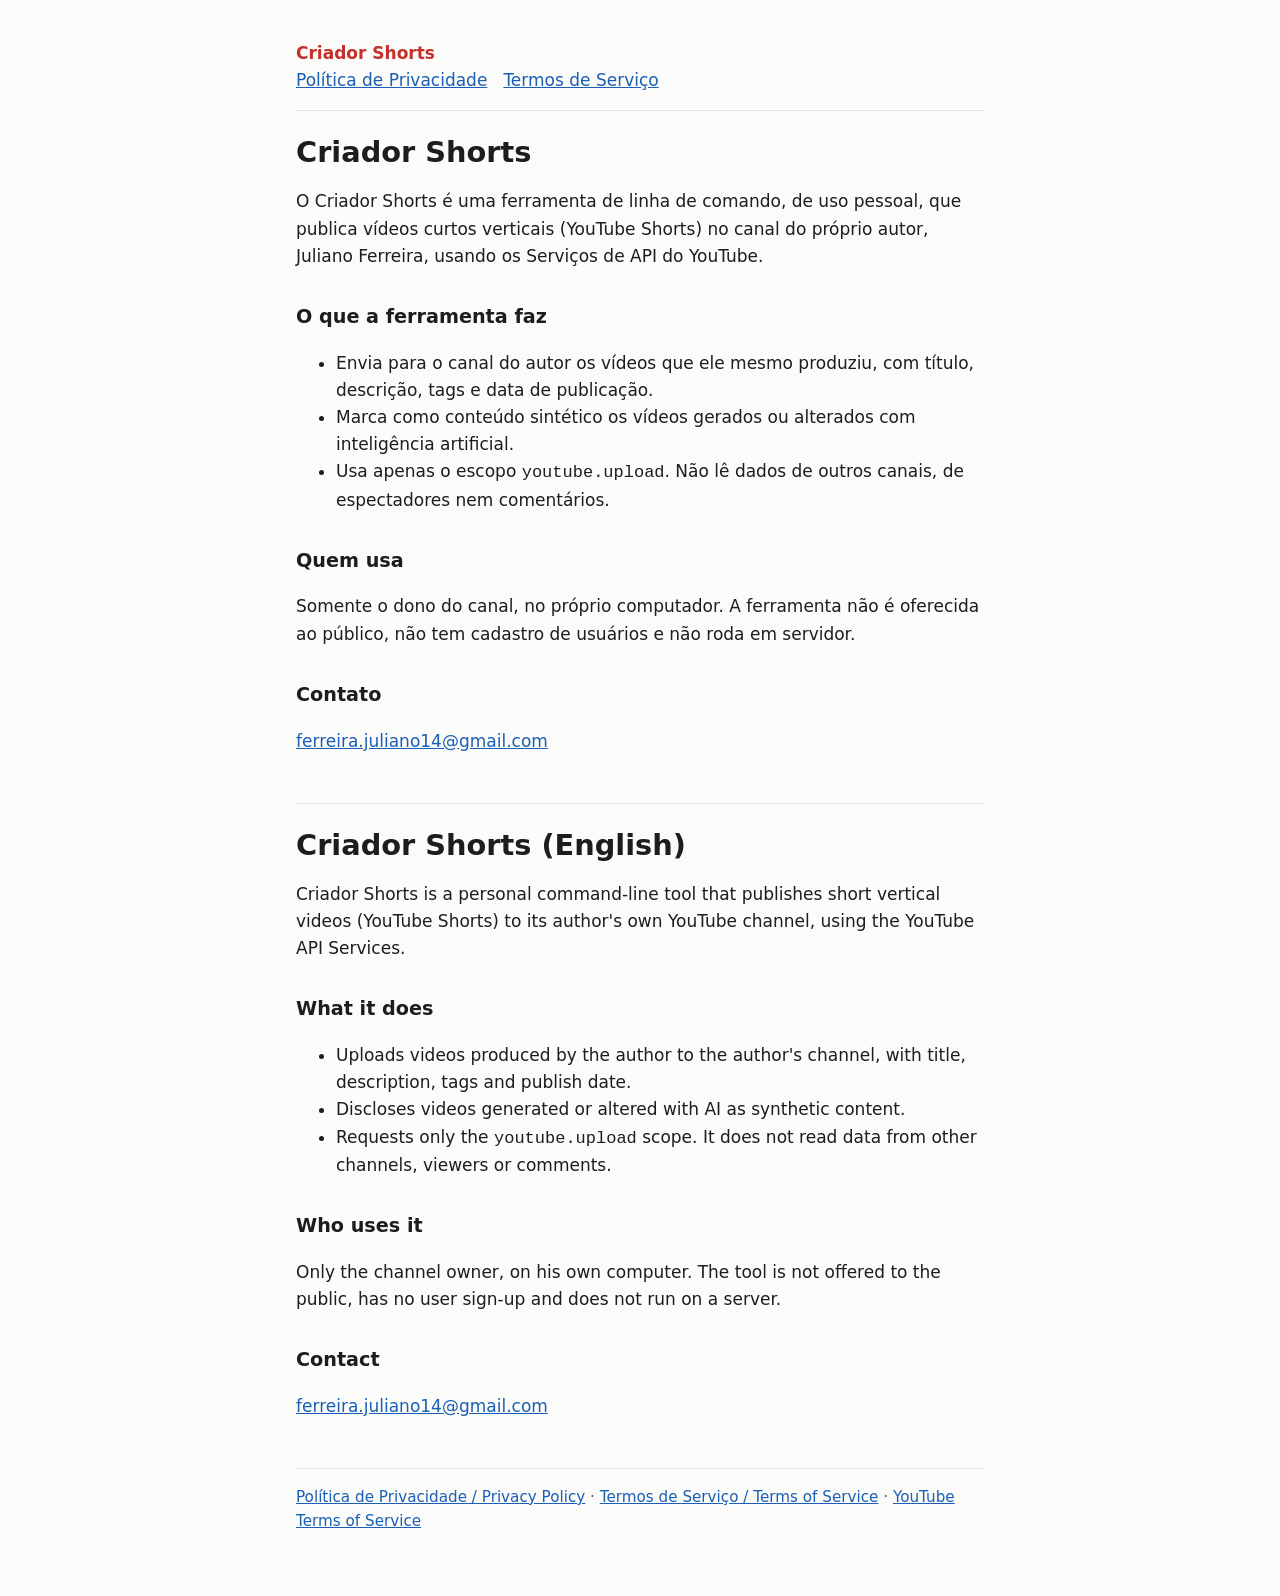
==== criador-shorts/index.html @ 9f5f681b "feat: paginas do Criador Shorts (inicio, privacidade, termos)" ====
<!doctype html>
<html lang="pt-BR">
<head>
<meta charset="utf-8">
<meta name="viewport" content="width=device-width, initial-scale=1">
<title>Criador Shorts</title>
<meta name="description" content="Ferramenta pessoal que publica vídeos curtos no próprio canal do YouTube pela YouTube Data API.">
<link rel="stylesheet" href="estilo.css">
</head>
<body>
<main>
<header>
  <a class="marca" href="./">Criador Shorts</a>
  <nav><a href="privacidade.html">Política de Privacidade</a><a href="termos.html">Termos de Serviço</a></nav>
</header>

<h1>Criador Shorts</h1>
<p>O Criador Shorts é uma ferramenta de linha de comando, de uso pessoal, que publica vídeos curtos verticais (YouTube Shorts) no canal do próprio autor, Juliano Ferreira, usando os Serviços de API do YouTube.</p>

<h2>O que a ferramenta faz</h2>
<ul>
  <li>Envia para o canal do autor os vídeos que ele mesmo produziu, com título, descrição, tags e data de publicação.</li>
  <li>Marca como conteúdo sintético os vídeos gerados ou alterados com inteligência artificial.</li>
  <li>Usa apenas o escopo <code>youtube.upload</code>. Não lê dados de outros canais, de espectadores nem comentários.</li>
</ul>

<h2>Quem usa</h2>
<p>Somente o dono do canal, no próprio computador. A ferramenta não é oferecida ao público, não tem cadastro de usuários e não roda em servidor.</p>

<h2>Contato</h2>
<p><a href="mailto:ferreira.juliano14@gmail.com">ferreira.juliano14@gmail.com</a></p>

<hr>

<section lang="en">
<h1>Criador Shorts (English)</h1>
<p>Criador Shorts is a personal command-line tool that publishes short vertical videos (YouTube Shorts) to its author's own YouTube channel, using the YouTube API Services.</p>
<h2>What it does</h2>
<ul>
  <li>Uploads videos produced by the author to the author's channel, with title, description, tags and publish date.</li>
  <li>Discloses videos generated or altered with AI as synthetic content.</li>
  <li>Requests only the <code>youtube.upload</code> scope. It does not read data from other channels, viewers or comments.</li>
</ul>
<h2>Who uses it</h2>
<p>Only the channel owner, on his own computer. The tool is not offered to the public, has no user sign-up and does not run on a server.</p>
<h2>Contact</h2>
<p><a href="mailto:ferreira.juliano14@gmail.com">ferreira.juliano14@gmail.com</a></p>
</section>

<footer class="suave">
  <a href="privacidade.html">Política de Privacidade / Privacy Policy</a> ·
  <a href="termos.html">Termos de Serviço / Terms of Service</a> ·
  <a href="https://www.youtube.com/t/terms">YouTube Terms of Service</a>
</footer>
</main>
</body>
</html>
---- criador-shorts/estilo.css ----
:root {
  --fundo: #fbfbfa;
  --texto: #1d1d1f;
  --suave: #5b5b60;
  --linha: #e3e3e0;
  --destaque: #c4302b;
  --link: #1a5fb4;
}
@media (prefers-color-scheme: dark) {
  :root {
    --fundo: #161618;
    --texto: #ececee;
    --suave: #a3a3a8;
    --linha: #2e2e32;
    --destaque: #ff5a52;
    --link: #78aeff;
  }
}
* { box-sizing: border-box; }
body {
  margin: 0;
  background: var(--fundo);
  color: var(--texto);
  font: 17px/1.6 system-ui, -apple-system, "Segoe UI", Roboto, sans-serif;
}
main { max-width: 720px; margin: 0 auto; padding: 40px 16px 64px; }
header { border-bottom: 1px solid var(--linha); padding-bottom: 16px; margin-bottom: 24px; }
header .marca { font-weight: 700; color: var(--destaque); text-decoration: none; }
nav a { margin-right: 16px; }
h1 { font-size: 1.8rem; line-height: 1.25; margin: 0 0 8px; }
h2 { font-size: 1.2rem; margin: 32px 0 8px; }
p, li { color: var(--texto); }
.suave { color: var(--suave); font-size: 0.95rem; }
a { color: var(--link); }
hr { border: 0; border-top: 1px solid var(--linha); margin: 48px 0 24px; }
footer { border-top: 1px solid var(--linha); margin-top: 48px; padding-top: 16px; }
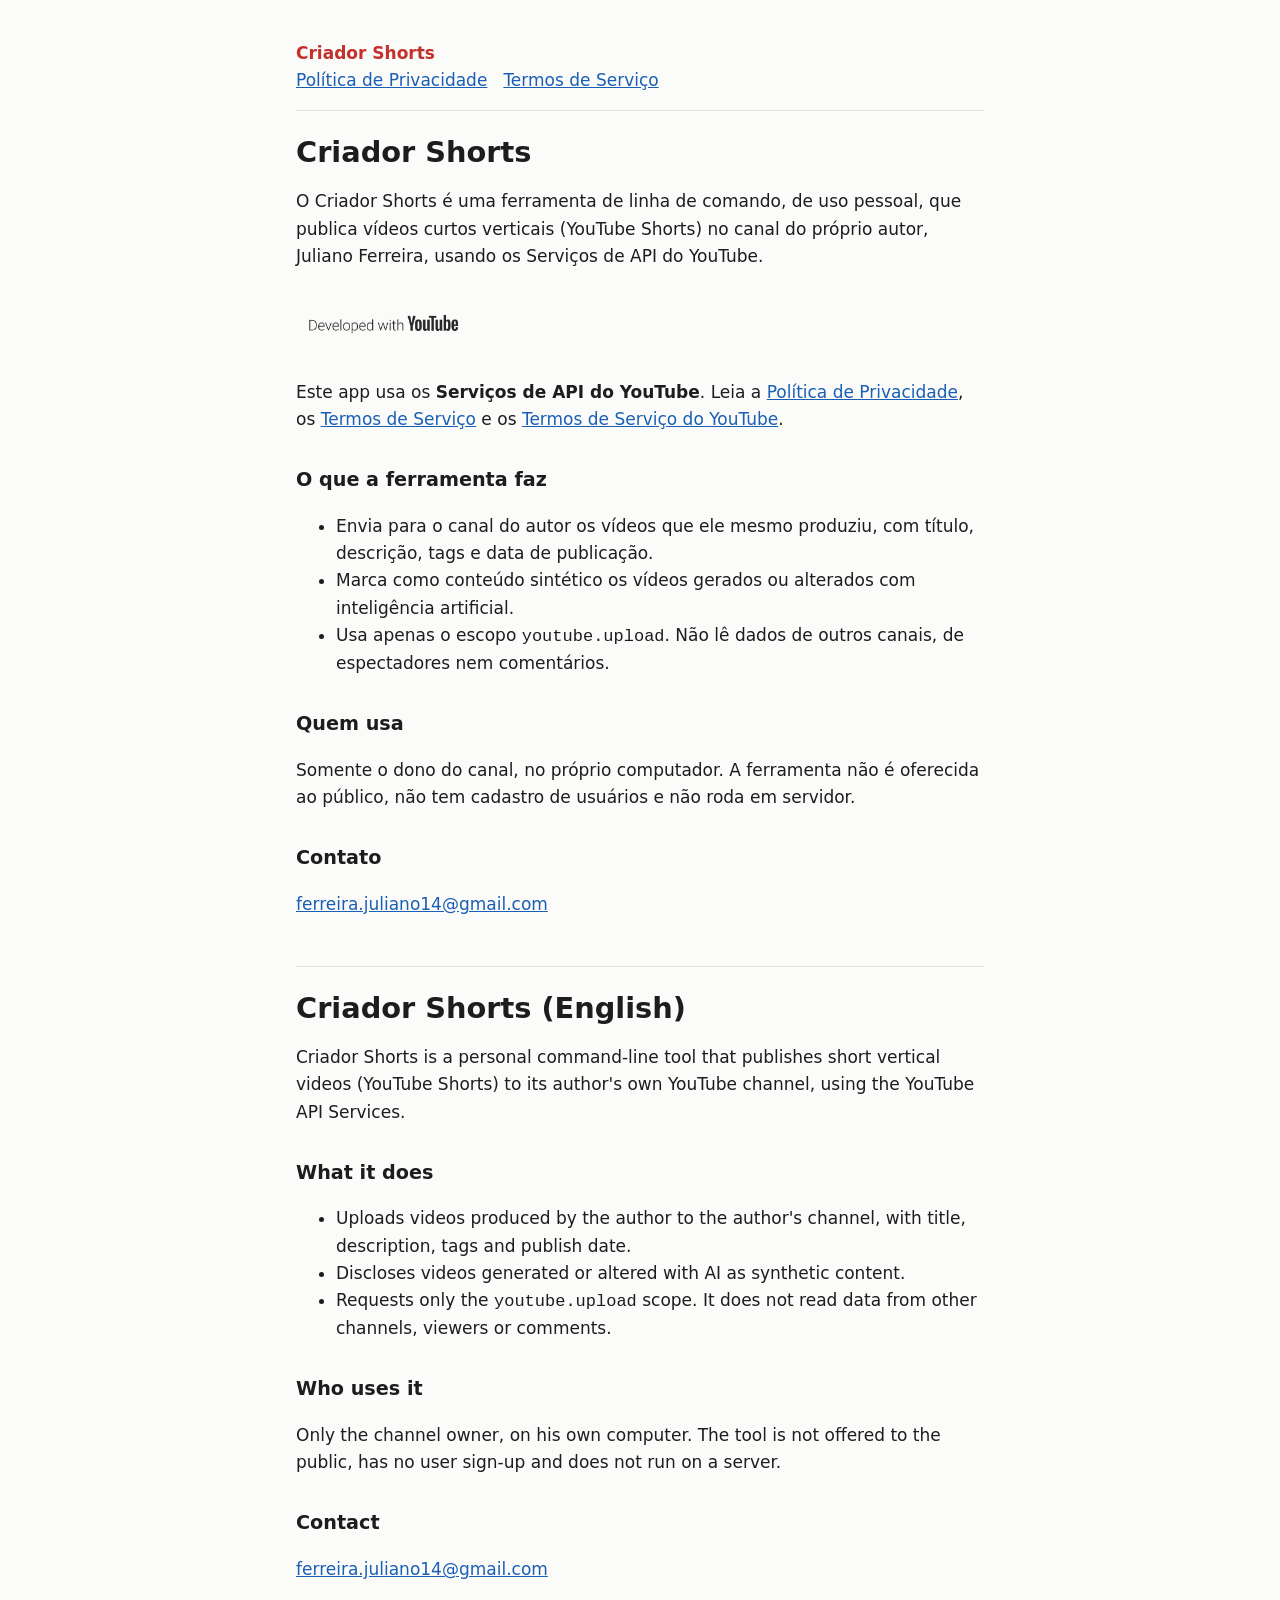
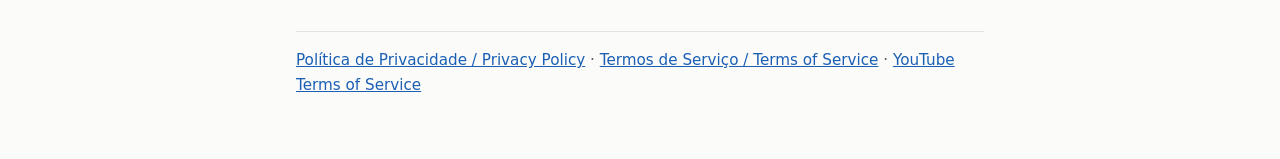
==== commit 1fcf5531: "feat: selo Developed with YouTube na pagina inicial" ====
--- a/criador-shorts/index.html
+++ b/criador-shorts/index.html
@@ -16,6 +16,16 @@
 
 <h1>Criador Shorts</h1>
 <p>O Criador Shorts é uma ferramenta de linha de comando, de uso pessoal, que publica vídeos curtos verticais (YouTube Shorts) no canal do próprio autor, Juliano Ferreira, usando os Serviços de API do YouTube.</p>
+
+<p class="selo">
+  <a href="https://www.youtube.com" title="YouTube">
+    <picture>
+      <source srcset="developed-with-youtube-light.png" media="(prefers-color-scheme: dark)">
+      <img src="developed-with-youtube-dark.png" alt="Developed with YouTube" width="210" height="75">
+    </picture>
+  </a>
+</p>
+<p>Este app usa os <strong>Serviços de API do YouTube</strong>. Leia a <a href="privacidade.html">Política de Privacidade</a>, os <a href="termos.html">Termos de Serviço</a> e os <a href="https://www.youtube.com/t/terms">Termos de Serviço do YouTube</a>.</p>
 
 <h2>O que a ferramenta faz</h2>
 <ul>
--- a/criador-shorts/estilo.css
+++ b/criador-shorts/estilo.css
@@ -34,3 +34,5 @@
 a { color: var(--link); }
 hr { border: 0; border-top: 1px solid var(--linha); margin: 48px 0 24px; }
 footer { border-top: 1px solid var(--linha); margin-top: 48px; padding-top: 16px; }
+.selo { margin: 16px 0 0; }
+.selo img { display: block; height: auto; max-width: 100%; margin-left: -18px; }
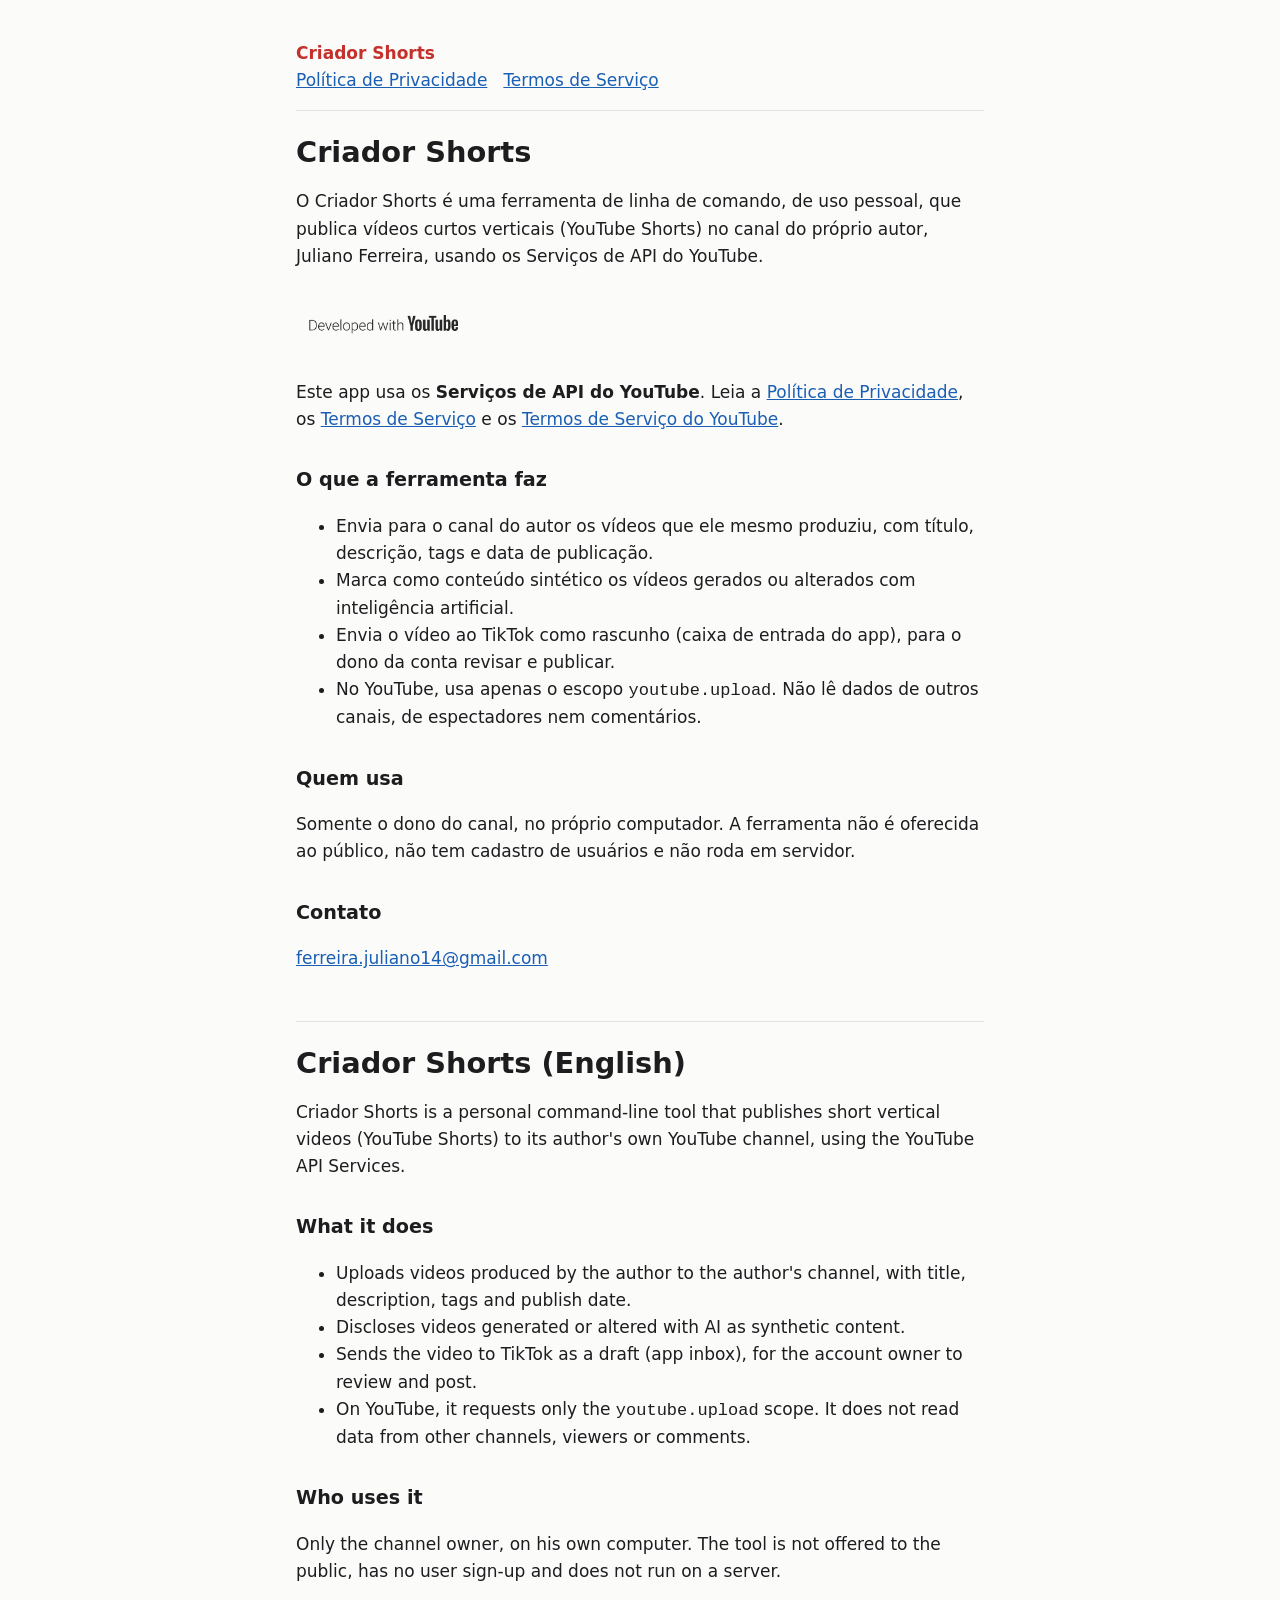
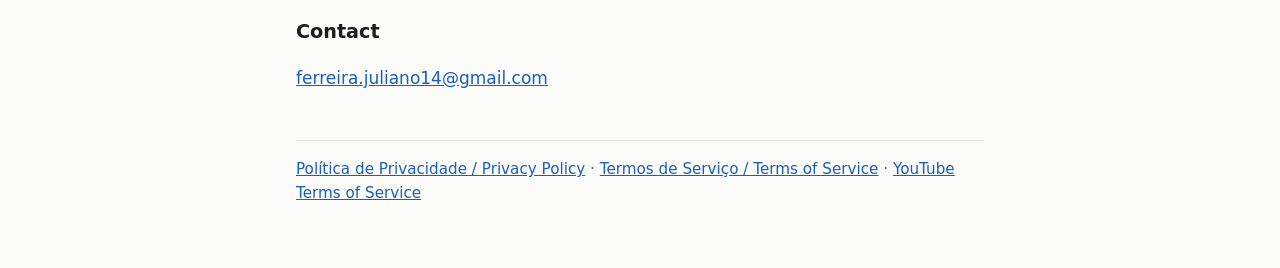
==== commit a2e93139: "feat: TikTok (rascunho) na politica, termos e pagina inicial" ====
--- a/criador-shorts/index.html
+++ b/criador-shorts/index.html
@@ -31,7 +31,8 @@
 <ul>
   <li>Envia para o canal do autor os vídeos que ele mesmo produziu, com título, descrição, tags e data de publicação.</li>
   <li>Marca como conteúdo sintético os vídeos gerados ou alterados com inteligência artificial.</li>
-  <li>Usa apenas o escopo <code>youtube.upload</code>. Não lê dados de outros canais, de espectadores nem comentários.</li>
+  <li>Envia o vídeo ao TikTok como rascunho (caixa de entrada do app), para o dono da conta revisar e publicar.</li>
+  <li>No YouTube, usa apenas o escopo <code>youtube.upload</code>. Não lê dados de outros canais, de espectadores nem comentários.</li>
 </ul>
 
 <h2>Quem usa</h2>
@@ -49,7 +50,8 @@
 <ul>
   <li>Uploads videos produced by the author to the author's channel, with title, description, tags and publish date.</li>
   <li>Discloses videos generated or altered with AI as synthetic content.</li>
-  <li>Requests only the <code>youtube.upload</code> scope. It does not read data from other channels, viewers or comments.</li>
+  <li>Sends the video to TikTok as a draft (app inbox), for the account owner to review and post.</li>
+  <li>On YouTube, it requests only the <code>youtube.upload</code> scope. It does not read data from other channels, viewers or comments.</li>
 </ul>
 <h2>Who uses it</h2>
 <p>Only the channel owner, on his own computer. The tool is not offered to the public, has no user sign-up and does not run on a server.</p>
